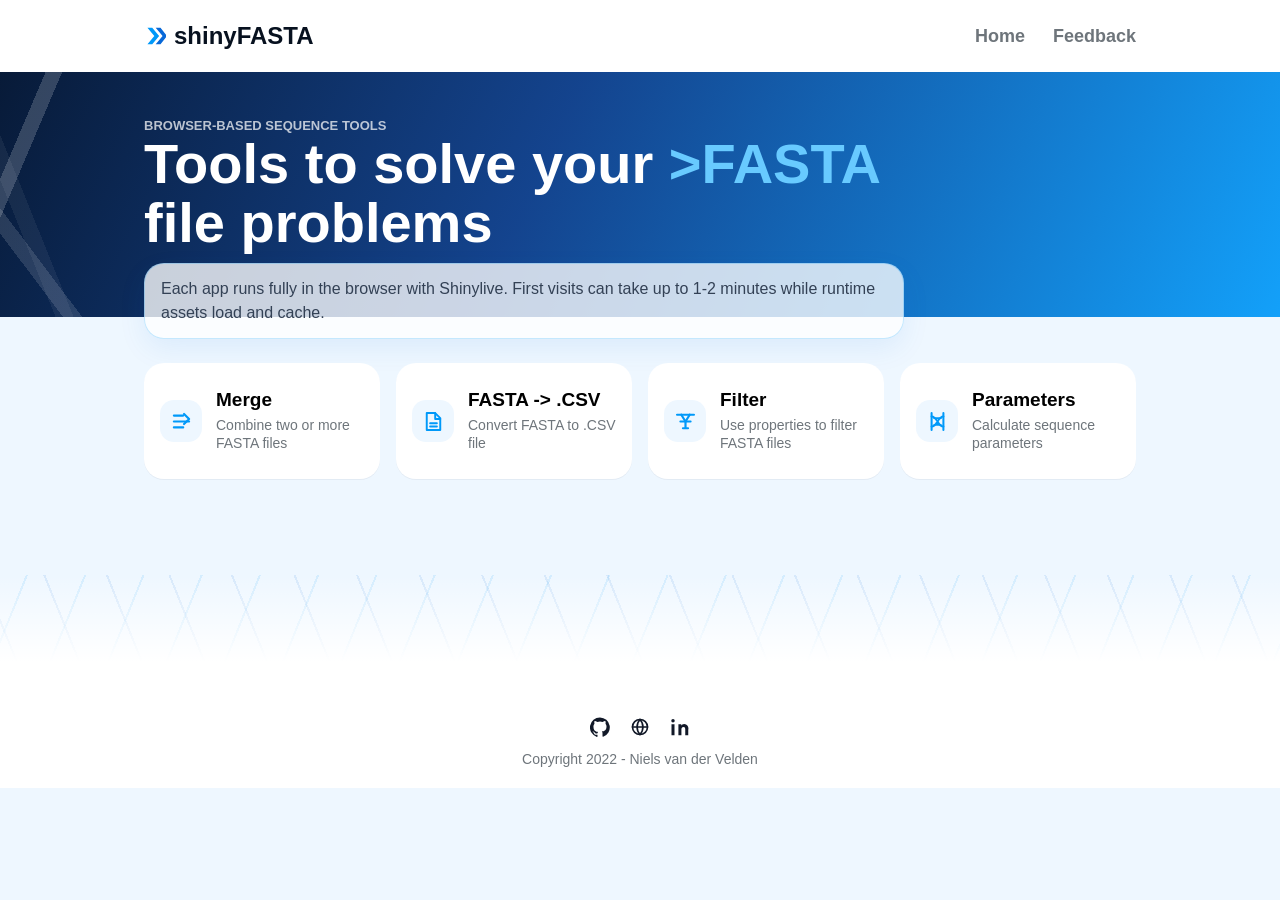
==== dashboard/index.html @ 33210171 "Restyle Shinylive dashboard" ====
<!doctype html>
<html lang="en">
<head>
  <meta charset="utf-8">
  <meta name="viewport" content="width=device-width, initial-scale=1">
  <title>shinyFASTA</title>
  <meta name="description" content="Browser-based FASTA tools powered by Shinylive.">
  <style>
    :root {
      --bg: #eef7ff;
      --ink: #07111f;
      --muted: #6e757b;
      --blue: #0099f9;
      --blue-dark: #0868d8;
      --card: #ffffff;
    }

    * {
      box-sizing: border-box;
    }

    html {
      background: var(--bg);
    }

    body {
      min-height: 100vh;
      margin: 0;
      overflow-x: hidden;
      background: var(--bg);
      color: var(--ink);
      font-family: Inter, Arial, "Helvetica Neue", Helvetica, sans-serif;
      font-size: 16px;
      line-height: 1.5;
    }

    a {
      color: inherit;
      text-decoration: none;
    }

    .navbar {
      background: #fff;
      box-shadow: 0 1px 0 rgba(15, 23, 42, 0.04);
    }

    .nav-inner {
      width: 100%;
      max-width: 1040px;
      margin: 0 auto;
      padding: 18px 24px;
      display: flex;
      align-items: center;
      justify-content: space-between;
      gap: 24px;
    }

    .brand {
      display: flex;
      align-items: center;
      gap: 8px;
      font-size: 24px;
      font-weight: 700;
    }

    .brand-mark {
      width: 22px;
      height: 22px;
      flex: 0 0 auto;
    }

    .nav-links {
      display: flex;
      align-items: center;
      gap: 28px;
      color: var(--muted);
      font-size: 18px;
      font-weight: 700;
    }

    .nav-links a:hover,
    .nav-links a:focus {
      color: #000;
    }

    .hero-art {
      min-height: 245px;
      overflow: hidden;
      background:
        linear-gradient(115deg, rgba(3, 22, 52, 0.98) 0%, rgba(8, 58, 136, 0.95) 42%, rgba(0, 153, 249, 0.92) 100%),
        repeating-linear-gradient(135deg, rgba(255, 255, 255, 0.18) 0 2px, transparent 2px 24px);
      position: relative;
      isolation: isolate;
    }

    .hero-art::before,
    .hero-art::after {
      content: "";
      position: absolute;
      inset: -30% -10%;
      background:
        linear-gradient(120deg, transparent 0 11%, rgba(255, 255, 255, 0.18) 11% 12%, transparent 12% 23%),
        linear-gradient(60deg, transparent 0 15%, rgba(255, 255, 255, 0.13) 15% 16%, transparent 16% 29%);
      transform: rotate(-7deg);
      z-index: -1;
    }

    .hero-art::after {
      opacity: 0.45;
      transform: rotate(8deg) scale(1.1);
    }

    .hero-inner {
      width: 100%;
      max-width: 1040px;
      min-height: 245px;
      margin: 0 auto;
      padding: 34px 24px 42px;
      display: flex;
      align-items: flex-end;
    }

    .hero-label {
      color: rgba(255, 255, 255, 0.72);
      font-size: 13px;
      font-weight: 700;
      text-transform: uppercase;
    }

    .content {
      width: 100%;
      max-width: 1040px;
      margin: -54px auto 0;
      padding: 0 24px 42px;
      position: relative;
      z-index: 1;
    }

    h1 {
      max-width: 760px;
      margin: 0 0 22px;
      color: #fff;
      font-size: clamp(34px, 5vw, 56px);
      line-height: 1.05;
      font-weight: 700;
    }

    .fasta {
      color: #68caff;
    }

    .notice {
      max-width: 760px;
      margin: 0 0 24px;
      padding: 13px 16px;
      border: 1px solid rgba(0, 153, 249, 0.22);
      border-radius: 20px;
      background: rgba(255, 255, 255, 0.78);
      color: #334155;
      box-shadow: 0 10px 28px rgba(8, 104, 216, 0.08);
    }

    .grid {
      display: grid;
      grid-template-columns: repeat(4, minmax(0, 1fr));
      gap: 16px;
      margin: 0;
      padding: 0;
      list-style: none;
    }

    .app-card {
      min-height: 116px;
      display: flex;
      align-items: center;
      gap: 14px;
      padding: 18px 16px;
      border-radius: 20px;
      background: var(--card);
      color: #000;
      box-shadow: 0 1px 0 rgba(15, 23, 42, 0.05);
      transition: box-shadow 160ms ease, transform 160ms ease;
    }

    .app-card > span:last-child {
      min-width: 0;
    }

    .app-card:hover,
    .app-card:focus {
      transform: translateY(-2px);
      box-shadow: 2px 8px 18px rgba(0, 120, 252, 0.15);
      outline: none;
    }

    .icon {
      width: 42px;
      height: 42px;
      flex: 0 0 42px;
      display: grid;
      place-items: center;
      border-radius: 14px;
      background: #eef7ff;
      color: var(--blue);
    }

    .icon svg {
      width: 27px;
      height: 27px;
      display: block;
    }

    .card-title {
      display: block;
      margin: 0 0 4px;
      font-size: 19px;
      line-height: 1.2;
      font-weight: 700;
    }

    .card-text {
      display: block;
      margin: 0;
      color: var(--muted);
      font-size: 14px;
      line-height: 1.35;
    }

    .footer-art {
      margin-top: 54px;
      min-height: 128px;
      background:
        linear-gradient(180deg, rgba(238, 247, 255, 0) 0%, #fff 68%),
        repeating-linear-gradient(112deg, transparent 0 24px, rgba(0, 153, 249, 0.11) 24px 26px, transparent 26px 54px),
        repeating-linear-gradient(68deg, transparent 0 30px, rgba(8, 104, 216, 0.1) 30px 32px, transparent 32px 58px);
    }

    footer {
      padding: 12px 24px 18px;
      background: #fff;
      color: var(--muted);
      text-align: center;
      font-size: 14px;
    }

    .social {
      display: flex;
      justify-content: center;
      gap: 16px;
      margin-bottom: 10px;
    }

    .social a {
      width: 24px;
      height: 24px;
      display: grid;
      place-items: center;
      color: #111827;
    }

    .social svg {
      width: 20px;
      height: 20px;
      display: block;
    }

    @media (max-width: 900px) {
      .grid {
        grid-template-columns: repeat(2, minmax(0, 1fr));
      }

      .content {
        margin-top: -46px;
      }
    }

    @media (max-width: 560px) {
      .nav-inner {
        padding: 16px 18px;
      }

      .brand {
        font-size: 22px;
      }

      .nav-links {
        gap: 18px;
        font-size: 16px;
      }

      .nav-links a[href*="issues"] {
        display: none;
      }

      .hero-art,
      .hero-inner {
        min-height: 225px;
      }

      .hero-inner,
      .content {
        width: 100%;
        max-width: 390px;
        margin-right: 0;
        margin-left: 0;
        padding-right: 18px;
        padding-left: 18px;
      }

      .nav-inner {
        max-width: 390px;
        margin-right: 0;
        margin-left: 0;
      }

      h1 {
        font-size: 34px;
        max-width: 100%;
        overflow-wrap: anywhere;
      }

      .fasta {
        display: block;
      }

      .notice {
        width: 100%;
        max-width: 100%;
        font-size: 15px;
        overflow-wrap: anywhere;
      }

      .grid {
        grid-template-columns: 1fr;
      }

      .notice {
        border-radius: 16px;
      }
    }
  </style>
</head>
<body>
  <header class="navbar">
    <div class="nav-inner">
      <a class="brand" href="./" aria-label="shinyFASTA home">
        <svg class="brand-mark" viewBox="0 0 32 32" aria-hidden="true">
          <path d="M5 4l10 12L5 28h7l10-12L12 4H5z" fill="#0099f9"/>
          <path d="M17 4l10 12-10 12h7l8-10.2v-3.6L24 4h-7z" fill="#0868d8"/>
        </svg>
        <span>shinyFASTA</span>
      </a>
      <nav class="nav-links" aria-label="Main navigation">
        <a href="./">Home</a>
        <a href="https://github.com/nvelden/shinyFASTAapps/issues" target="_blank" rel="noopener">Feedback</a>
      </nav>
    </div>
  </header>

  <section class="hero-art" aria-label="FASTA sequence artwork">
    <div class="hero-inner">
      <div>
        <div class="hero-label">Browser-based sequence tools</div>
        <h1>Tools to solve your <span class="fasta">&gt;FASTA</span> file problems</h1>
      </div>
    </div>
  </section>

  <main class="content">
    <p class="notice">Each app runs fully in the browser with Shinylive. First visits can take up to 1-2 minutes while runtime assets load and cache.</p>

    <ul class="grid" aria-label="FASTA applications">
      <li>
        <a class="app-card" href="./merge_FASTA/">
          <span class="icon" aria-hidden="true">
            <svg viewBox="0 0 32 32" fill="none">
              <path d="M7 9h11M7 16h18M7 23h11" stroke="currentColor" stroke-width="2.6" stroke-linecap="round"/>
              <path d="M19 7l6 6-6 6" stroke="currentColor" stroke-width="2.6" stroke-linecap="round" stroke-linejoin="round"/>
            </svg>
          </span>
          <span>
            <span class="card-title">Merge</span>
            <span class="card-text">Combine two or more FASTA files</span>
          </span>
        </a>
      </li>
      <li>
        <a class="app-card" href="./FASTAtoCSV/">
          <span class="icon" aria-hidden="true">
            <svg viewBox="0 0 32 32" fill="none">
              <path d="M8 6h10l6 6v14H8V6z" stroke="currentColor" stroke-width="2.3" stroke-linejoin="round"/>
              <path d="M18 6v7h6M12 18h8M12 22h8" stroke="currentColor" stroke-width="2.3" stroke-linecap="round" stroke-linejoin="round"/>
            </svg>
          </span>
          <span>
            <span class="card-title">FASTA -&gt; .CSV</span>
            <span class="card-text">Convert FASTA to .CSV file</span>
          </span>
        </a>
      </li>
      <li>
        <a class="app-card" href="./filterFASTA/">
          <span class="icon" aria-hidden="true">
            <svg viewBox="0 0 32 32" fill="none">
              <path d="M6 8h20M10 16h12M13 24h6" stroke="currentColor" stroke-width="2.6" stroke-linecap="round"/>
              <path d="M11 8l5 8v7" stroke="currentColor" stroke-width="2.6" stroke-linecap="round" stroke-linejoin="round"/>
              <path d="M21 8l-5 8" stroke="currentColor" stroke-width="2.6" stroke-linecap="round" stroke-linejoin="round"/>
            </svg>
          </span>
          <span>
            <span class="card-title">Filter</span>
            <span class="card-text">Use properties to filter FASTA files</span>
          </span>
        </a>
      </li>
      <li>
        <a class="app-card" href="./paramFASTA/">
          <span class="icon" aria-hidden="true">
            <svg viewBox="0 0 32 32" fill="none">
              <path d="M9 6v20M23 6v20" stroke="currentColor" stroke-width="2.4" stroke-linecap="round"/>
              <path d="M9 10c7 0 7 12 14 12M23 10c-7 0-7 12-14 12" stroke="currentColor" stroke-width="2.4" stroke-linecap="round"/>
              <path d="M12 12h8M12 20h8" stroke="currentColor" stroke-width="2" stroke-linecap="round"/>
            </svg>
          </span>
          <span>
            <span class="card-title">Parameters</span>
            <span class="card-text">Calculate sequence parameters</span>
          </span>
        </a>
      </li>
    </ul>
  </main>

  <div class="footer-art" aria-hidden="true"></div>
  <footer>
    <div class="social" aria-label="Niels van der Velden links">
      <a href="https://github.com/nvelden" target="_blank" rel="noopener" aria-label="GitHub">
        <svg viewBox="0 0 24 24" aria-hidden="true" fill="currentColor">
          <path d="M12 .5A12 12 0 0 0 8.2 23.9c.6.1.8-.2.8-.6v-2.1c-3.4.7-4.1-1.5-4.1-1.5-.5-1.3-1.3-1.7-1.3-1.7-1.1-.7.1-.7.1-.7 1.2.1 1.8 1.2 1.8 1.2 1.1 1.8 2.8 1.3 3.5 1 .1-.8.4-1.3.8-1.6-2.7-.3-5.6-1.4-5.6-6A4.7 4.7 0 0 1 5.4 8c-.1-.3-.5-1.6.1-3.3 0 0 1-.3 3.4 1.2a11.8 11.8 0 0 1 6.2 0c2.3-1.5 3.3-1.2 3.3-1.2.7 1.7.3 3 .2 3.3a4.7 4.7 0 0 1 1.2 3.3c0 4.7-2.9 5.7-5.6 6 .4.3.8 1 .8 2v3.9c0 .4.2.7.8.6A12 12 0 0 0 12 .5z"/>
        </svg>
      </a>
      <a href="https://www.nielsvandervelden.com" target="_blank" rel="noopener" aria-label="Website">
        <svg viewBox="0 0 24 24" aria-hidden="true" fill="none">
          <path d="M12 21a9 9 0 1 0 0-18 9 9 0 0 0 0 18z" stroke="currentColor" stroke-width="2"/>
          <path d="M3 12h18M12 3c2.4 2.5 3.5 5.5 3.5 9S14.4 18.5 12 21c-2.4-2.5-3.5-5.5-3.5-9S9.6 5.5 12 3z" stroke="currentColor" stroke-width="2" stroke-linecap="round"/>
        </svg>
      </a>
      <a href="http://www.linkedin.com/in/nielsva" target="_blank" rel="noopener" aria-label="LinkedIn">
        <svg viewBox="0 0 24 24" aria-hidden="true" fill="currentColor">
          <path d="M5.4 8.8H1.8V22h3.6V8.8zM3.6 2.5a2.1 2.1 0 1 0 0 4.2 2.1 2.1 0 0 0 0-4.2zM22.2 14.7c0-3.6-1.9-6.2-5.1-6.2-1.8 0-3 .9-3.5 1.8h-.1V8.8h-3.4V22h3.6v-6.5c0-1.7.3-3.4 2.5-3.4 2.1 0 2.1 2 2.1 3.5V22h3.6v-7.3z"/>
        </svg>
      </a>
    </div>
    <div>Copyright 2022 - Niels van der Velden</div>
  </footer>
</body>
</html>
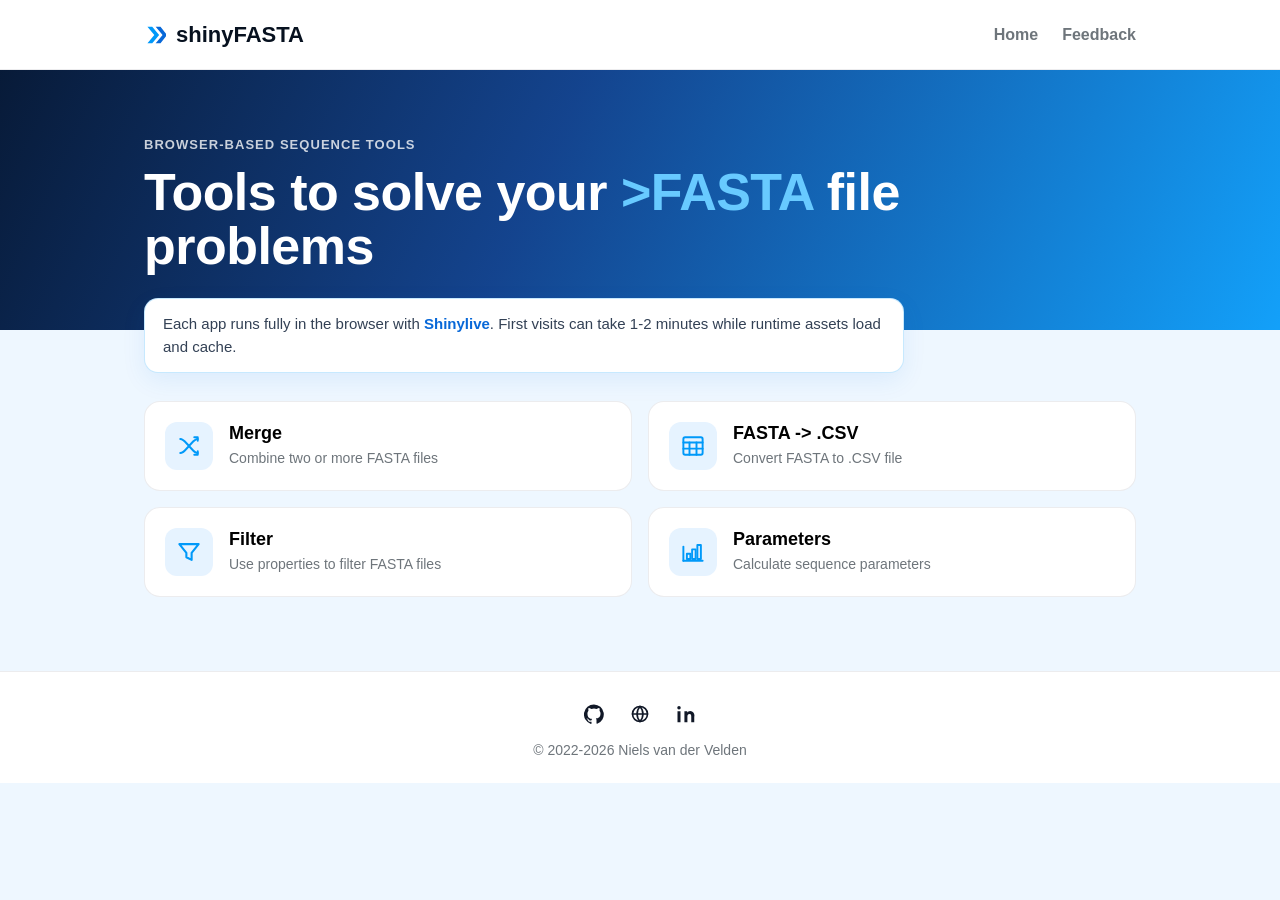
==== commit 20d540a0: "Implement dashboard design handoff" ====
--- a/dashboard/index.html
+++ b/dashboard/index.html
@@ -12,38 +12,32 @@
       --muted: #6e757b;
       --blue: #0099f9;
       --blue-dark: #0868d8;
+      --blue-soft: #e6f3ff;
       --card: #ffffff;
-    }
-
-    * {
-      box-sizing: border-box;
-    }
-
-    html {
-      background: var(--bg);
-    }
+      --line: rgba(15, 23, 42, 0.08);
+    }
+
+    * { box-sizing: border-box; }
+    html, body { background: var(--bg); }
 
     body {
       min-height: 100vh;
       margin: 0;
       overflow-x: hidden;
-      background: var(--bg);
       color: var(--ink);
       font-family: Inter, Arial, "Helvetica Neue", Helvetica, sans-serif;
       font-size: 16px;
       line-height: 1.5;
-    }
-
-    a {
-      color: inherit;
-      text-decoration: none;
-    }
-
+      -webkit-font-smoothing: antialiased;
+    }
+
+    a { color: inherit; text-decoration: none; }
+
+    /* ===== Navbar ===== */
     .navbar {
       background: #fff;
-      box-shadow: 0 1px 0 rgba(15, 23, 42, 0.04);
-    }
-
+      border-bottom: 1px solid var(--line);
+    }
     .nav-inner {
       width: 100%;
       max-width: 1040px;
@@ -54,115 +48,86 @@
       justify-content: space-between;
       gap: 24px;
     }
-
     .brand {
       display: flex;
       align-items: center;
-      gap: 8px;
-      font-size: 24px;
+      gap: 10px;
+      font-size: 22px;
       font-weight: 700;
     }
-
-    .brand-mark {
-      width: 22px;
-      height: 22px;
-      flex: 0 0 auto;
-    }
-
+    .brand-mark { width: 22px; height: 22px; flex: 0 0 auto; }
     .nav-links {
       display: flex;
       align-items: center;
-      gap: 28px;
+      gap: 24px;
       color: var(--muted);
-      font-size: 18px;
-      font-weight: 700;
-    }
-
-    .nav-links a:hover,
-    .nav-links a:focus {
-      color: #000;
-    }
-
+      font-size: 16px;
+      font-weight: 600;
+    }
+    .nav-links a:hover, .nav-links a:focus { color: var(--blue-dark); }
+
+    /* ===== Hero ===== */
     .hero-art {
-      min-height: 245px;
+      min-height: 260px;
       overflow: hidden;
       background:
         linear-gradient(115deg, rgba(3, 22, 52, 0.98) 0%, rgba(8, 58, 136, 0.95) 42%, rgba(0, 153, 249, 0.92) 100%),
         repeating-linear-gradient(135deg, rgba(255, 255, 255, 0.18) 0 2px, transparent 2px 24px);
       position: relative;
-      isolation: isolate;
-    }
-
-    .hero-art::before,
-    .hero-art::after {
-      content: "";
-      position: absolute;
-      inset: -30% -10%;
-      background:
-        linear-gradient(120deg, transparent 0 11%, rgba(255, 255, 255, 0.18) 11% 12%, transparent 12% 23%),
-        linear-gradient(60deg, transparent 0 15%, rgba(255, 255, 255, 0.13) 15% 16%, transparent 16% 29%);
-      transform: rotate(-7deg);
-      z-index: -1;
-    }
-
-    .hero-art::after {
-      opacity: 0.45;
-      transform: rotate(8deg) scale(1.1);
-    }
-
+    }
     .hero-inner {
       width: 100%;
       max-width: 1040px;
-      min-height: 245px;
+      min-height: 260px;
       margin: 0 auto;
-      padding: 34px 24px 42px;
+      padding: 38px 24px 56px;
       display: flex;
       align-items: flex-end;
     }
-
     .hero-label {
-      color: rgba(255, 255, 255, 0.72);
+      color: rgba(255, 255, 255, 0.78);
       font-size: 13px;
       font-weight: 700;
       text-transform: uppercase;
-    }
-
+      letter-spacing: 0.08em;
+      margin-bottom: 10px;
+    }
+    h1 {
+      max-width: 760px;
+      margin: 0;
+      color: #fff;
+      font-size: clamp(34px, 5vw, 52px);
+      line-height: 1.05;
+      font-weight: 700;
+      letter-spacing: -0.01em;
+    }
+    .fasta { color: #68caff; }
+
+    /* ===== Content ===== */
     .content {
       width: 100%;
       max-width: 1040px;
-      margin: -54px auto 0;
+      margin: -32px auto 0;
       padding: 0 24px 42px;
       position: relative;
       z-index: 1;
     }
-
-    h1 {
-      max-width: 760px;
-      margin: 0 0 22px;
-      color: #fff;
-      font-size: clamp(34px, 5vw, 56px);
-      line-height: 1.05;
-      font-weight: 700;
-    }
-
-    .fasta {
-      color: #68caff;
-    }
-
     .notice {
       max-width: 760px;
-      margin: 0 0 24px;
-      padding: 13px 16px;
+      margin: 0 0 28px;
+      padding: 14px 18px;
       border: 1px solid rgba(0, 153, 249, 0.22);
-      border-radius: 20px;
-      background: rgba(255, 255, 255, 0.78);
+      border-radius: 14px;
+      background: #fff;
       color: #334155;
-      box-shadow: 0 10px 28px rgba(8, 104, 216, 0.08);
-    }
+      font-size: 15px;
+      box-shadow: 0 8px 24px rgba(8, 104, 216, 0.08);
+    }
+    .notice strong { color: var(--blue-dark); }
 
     .grid {
       display: grid;
-      grid-template-columns: repeat(4, minmax(0, 1fr));
+      grid-template-columns: repeat(2, minmax(0, 1fr));
       gap: 16px;
       margin: 0;
       padding: 0;
@@ -170,172 +135,117 @@
     }
 
     .app-card {
-      min-height: 116px;
       display: flex;
       align-items: center;
-      gap: 14px;
-      padding: 18px 16px;
-      border-radius: 20px;
+      gap: 16px;
+      padding: 20px;
+      border-radius: 16px;
       background: var(--card);
       color: #000;
-      box-shadow: 0 1px 0 rgba(15, 23, 42, 0.05);
-      transition: box-shadow 160ms ease, transform 160ms ease;
-    }
-
-    .app-card > span:last-child {
-      min-width: 0;
-    }
-
-    .app-card:hover,
-    .app-card:focus {
+      border: 1px solid var(--line);
+      transition: box-shadow 160ms ease, transform 160ms ease, border-color 160ms ease;
+    }
+    .app-card > .text { min-width: 0; flex: 1; }
+
+    .app-card:hover, .app-card:focus {
       transform: translateY(-2px);
-      box-shadow: 2px 8px 18px rgba(0, 120, 252, 0.15);
+      box-shadow: 0 10px 24px rgba(0, 120, 252, 0.14);
+      border-color: rgba(0, 153, 249, 0.35);
       outline: none;
     }
 
     .icon {
-      width: 42px;
-      height: 42px;
-      flex: 0 0 42px;
+      width: 48px;
+      height: 48px;
+      flex: 0 0 48px;
       display: grid;
       place-items: center;
-      border-radius: 14px;
-      background: #eef7ff;
+      border-radius: 12px;
+      background: var(--blue-soft);
       color: var(--blue);
     }
-
-    .icon svg {
-      width: 27px;
-      height: 27px;
-      display: block;
-    }
+    .icon svg { width: 28px; height: 28px; display: block; }
 
     .card-title {
       display: block;
       margin: 0 0 4px;
-      font-size: 19px;
+      font-size: 18px;
       line-height: 1.2;
       font-weight: 700;
     }
-
     .card-text {
       display: block;
       margin: 0;
       color: var(--muted);
       font-size: 14px;
-      line-height: 1.35;
-    }
-
-    .footer-art {
-      margin-top: 54px;
-      min-height: 128px;
-      background:
-        linear-gradient(180deg, rgba(238, 247, 255, 0) 0%, #fff 68%),
-        repeating-linear-gradient(112deg, transparent 0 24px, rgba(0, 153, 249, 0.11) 24px 26px, transparent 26px 54px),
-        repeating-linear-gradient(68deg, transparent 0 30px, rgba(8, 104, 216, 0.1) 30px 32px, transparent 32px 58px);
-    }
-
+      line-height: 1.4;
+    }
+
+    .arrow {
+      color: var(--blue);
+      opacity: 0;
+      transition: opacity 160ms ease, transform 160ms ease;
+      flex: 0 0 auto;
+    }
+    .app-card:hover .arrow {
+      opacity: 1;
+      transform: translateX(2px);
+    }
+
+    /* ===== Footer ===== */
     footer {
-      padding: 12px 24px 18px;
+      margin-top: 32px;
+      padding: 28px 24px 22px;
       background: #fff;
+      border-top: 1px solid var(--line);
       color: var(--muted);
       text-align: center;
       font-size: 14px;
     }
-
     .social {
       display: flex;
       justify-content: center;
-      gap: 16px;
-      margin-bottom: 10px;
-    }
-
+      gap: 18px;
+      margin-bottom: 12px;
+    }
     .social a {
-      width: 24px;
-      height: 24px;
+      width: 28px;
+      height: 28px;
       display: grid;
       place-items: center;
       color: #111827;
-    }
-
-    .social svg {
-      width: 20px;
-      height: 20px;
-      display: block;
-    }
-
-    @media (max-width: 900px) {
-      .grid {
-        grid-template-columns: repeat(2, minmax(0, 1fr));
-      }
-
-      .content {
-        margin-top: -46px;
-      }
-    }
-
-    @media (max-width: 560px) {
-      .nav-inner {
-        padding: 16px 18px;
-      }
-
-      .brand {
-        font-size: 22px;
-      }
-
-      .nav-links {
-        gap: 18px;
-        font-size: 16px;
-      }
-
-      .nav-links a[href*="issues"] {
-        display: none;
-      }
-
-      .hero-art,
-      .hero-inner {
-        min-height: 225px;
-      }
-
-      .hero-inner,
-      .content {
+      border-radius: 6px;
+      transition: color 140ms ease, background 140ms ease;
+    }
+    .social a:hover { color: var(--blue-dark); background: var(--blue-soft); }
+    .social svg { width: 20px; height: 20px; display: block; }
+
+    @media (max-width: 720px) {
+      .grid { grid-template-columns: 1fr; }
+      .hero-inner, .content {
         width: 100%;
         max-width: 390px;
         margin-right: 0;
         margin-left: 0;
+        padding-left: 18px;
         padding-right: 18px;
-        padding-left: 18px;
       }
-
       .nav-inner {
         max-width: 390px;
         margin-right: 0;
         margin-left: 0;
+        padding: 14px 18px;
       }
-
+      .nav-links a[href*="issues"] { display: none; }
       h1 {
-        font-size: 34px;
         max-width: 100%;
         overflow-wrap: anywhere;
       }
-
-      .fasta {
-        display: block;
-      }
-
+      .fasta { display: block; }
       .notice {
         width: 100%;
         max-width: 100%;
-        font-size: 15px;
         overflow-wrap: anywhere;
-      }
-
-      .grid {
-        grid-template-columns: 1fr;
-      }
-
-      .notice {
-        border-radius: 16px;
       }
     }
   </style>
@@ -367,71 +277,79 @@
   </section>
 
   <main class="content">
-    <p class="notice">Each app runs fully in the browser with Shinylive. First visits can take up to 1-2 minutes while runtime assets load and cache.</p>
+    <p class="notice">Each app runs fully in the browser with <strong>Shinylive</strong>. First visits can take 1-2 minutes while runtime assets load and cache.</p>
 
     <ul class="grid" aria-label="FASTA applications">
       <li>
-        <a class="app-card" href="./merge_FASTA/">
+        <a class="app-card" href="./tool.html?app=merge_FASTA">
           <span class="icon" aria-hidden="true">
-            <svg viewBox="0 0 32 32" fill="none">
-              <path d="M7 9h11M7 16h18M7 23h11" stroke="currentColor" stroke-width="2.6" stroke-linecap="round"/>
-              <path d="M19 7l6 6-6 6" stroke="currentColor" stroke-width="2.6" stroke-linecap="round" stroke-linejoin="round"/>
+            <svg viewBox="0 0 32 32" fill="none" stroke="currentColor" stroke-width="2.2" stroke-linecap="round" stroke-linejoin="round">
+              <path d="M6 8c4 0 6 4 10 8s6 8 10 8"/>
+              <path d="M6 24c4 0 6-4 10-8s6-8 10-8"/>
+              <path d="M22 6h4v4"/>
+              <path d="M22 26h4v-4"/>
             </svg>
           </span>
-          <span>
+          <span class="text">
             <span class="card-title">Merge</span>
             <span class="card-text">Combine two or more FASTA files</span>
           </span>
+          <svg class="arrow" viewBox="0 0 24 24" width="18" height="18" fill="none" stroke="currentColor" stroke-width="2.4" stroke-linecap="round" stroke-linejoin="round" aria-hidden="true"><path d="M5 12h14M13 5l7 7-7 7"/></svg>
         </a>
       </li>
       <li>
-        <a class="app-card" href="./FASTAtoCSV/">
+        <a class="app-card" href="./tool.html?app=FASTAtoCSV">
           <span class="icon" aria-hidden="true">
-            <svg viewBox="0 0 32 32" fill="none">
-              <path d="M8 6h10l6 6v14H8V6z" stroke="currentColor" stroke-width="2.3" stroke-linejoin="round"/>
-              <path d="M18 6v7h6M12 18h8M12 22h8" stroke="currentColor" stroke-width="2.3" stroke-linecap="round" stroke-linejoin="round"/>
+            <svg viewBox="0 0 32 32" fill="none" stroke="currentColor" stroke-width="2.2" stroke-linecap="round" stroke-linejoin="round">
+              <rect x="5" y="6" width="22" height="20" rx="2"/>
+              <path d="M5 12h22"/>
+              <path d="M5 19h22"/>
+              <path d="M12 12v14"/>
+              <path d="M20 12v14"/>
             </svg>
           </span>
-          <span>
+          <span class="text">
             <span class="card-title">FASTA -&gt; .CSV</span>
             <span class="card-text">Convert FASTA to .CSV file</span>
           </span>
+          <svg class="arrow" viewBox="0 0 24 24" width="18" height="18" fill="none" stroke="currentColor" stroke-width="2.4" stroke-linecap="round" stroke-linejoin="round" aria-hidden="true"><path d="M5 12h14M13 5l7 7-7 7"/></svg>
         </a>
       </li>
       <li>
-        <a class="app-card" href="./filterFASTA/">
+        <a class="app-card" href="./tool.html?app=filterFASTA">
           <span class="icon" aria-hidden="true">
-            <svg viewBox="0 0 32 32" fill="none">
-              <path d="M6 8h20M10 16h12M13 24h6" stroke="currentColor" stroke-width="2.6" stroke-linecap="round"/>
-              <path d="M11 8l5 8v7" stroke="currentColor" stroke-width="2.6" stroke-linecap="round" stroke-linejoin="round"/>
-              <path d="M21 8l-5 8" stroke="currentColor" stroke-width="2.6" stroke-linecap="round" stroke-linejoin="round"/>
+            <svg viewBox="0 0 32 32" fill="none" stroke="currentColor" stroke-width="2.4" stroke-linecap="round" stroke-linejoin="round">
+              <path d="M5 7h22l-8 10v8l-6-3v-5z"/>
             </svg>
           </span>
-          <span>
+          <span class="text">
             <span class="card-title">Filter</span>
             <span class="card-text">Use properties to filter FASTA files</span>
           </span>
+          <svg class="arrow" viewBox="0 0 24 24" width="18" height="18" fill="none" stroke="currentColor" stroke-width="2.4" stroke-linecap="round" stroke-linejoin="round" aria-hidden="true"><path d="M5 12h14M13 5l7 7-7 7"/></svg>
         </a>
       </li>
       <li>
-        <a class="app-card" href="./paramFASTA/">
+        <a class="app-card" href="./tool.html?app=paramFASTA">
           <span class="icon" aria-hidden="true">
-            <svg viewBox="0 0 32 32" fill="none">
-              <path d="M9 6v20M23 6v20" stroke="currentColor" stroke-width="2.4" stroke-linecap="round"/>
-              <path d="M9 10c7 0 7 12 14 12M23 10c-7 0-7 12-14 12" stroke="currentColor" stroke-width="2.4" stroke-linecap="round"/>
-              <path d="M12 12h8M12 20h8" stroke="currentColor" stroke-width="2" stroke-linecap="round"/>
+            <svg viewBox="0 0 32 32" fill="none" stroke="currentColor" stroke-width="2.2" stroke-linecap="round" stroke-linejoin="round">
+              <path d="M5 26V10"/>
+              <path d="M5 26h22"/>
+              <rect x="9" y="18" width="4" height="6"/>
+              <rect x="15" y="13" width="4" height="11"/>
+              <rect x="21" y="8" width="4" height="16"/>
             </svg>
           </span>
-          <span>
+          <span class="text">
             <span class="card-title">Parameters</span>
             <span class="card-text">Calculate sequence parameters</span>
           </span>
+          <svg class="arrow" viewBox="0 0 24 24" width="18" height="18" fill="none" stroke="currentColor" stroke-width="2.4" stroke-linecap="round" stroke-linejoin="round" aria-hidden="true"><path d="M5 12h14M13 5l7 7-7 7"/></svg>
         </a>
       </li>
     </ul>
   </main>
 
-  <div class="footer-art" aria-hidden="true"></div>
   <footer>
     <div class="social" aria-label="Niels van der Velden links">
       <a href="https://github.com/nvelden" target="_blank" rel="noopener" aria-label="GitHub">
@@ -451,7 +369,7 @@
         </svg>
       </a>
     </div>
-    <div>Copyright 2022 - Niels van der Velden</div>
+    <div>&copy; 2022-2026 Niels van der Velden</div>
   </footer>
 </body>
 </html>
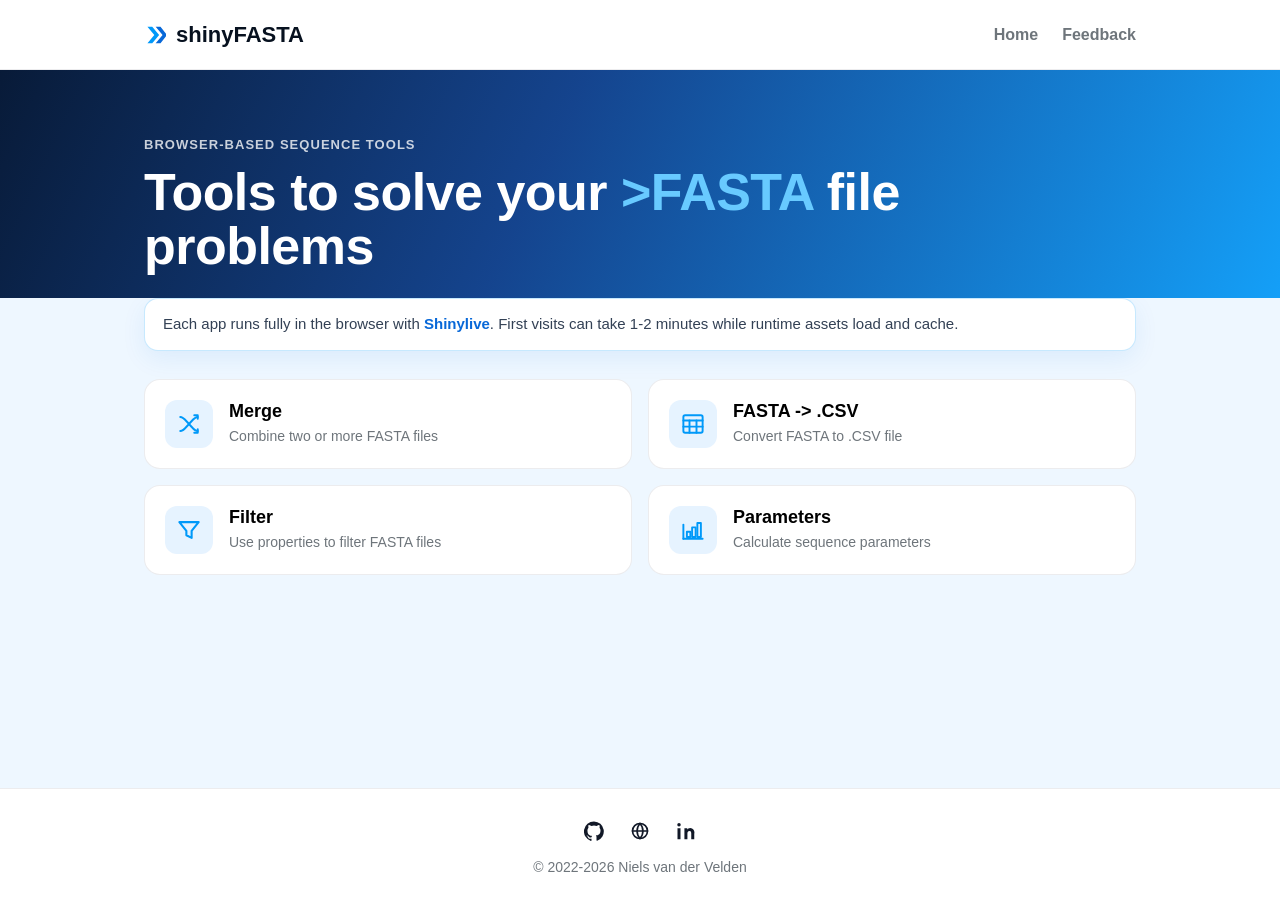
==== commit d1cc1597: "Refine dashboard shell and app styling" ====
--- a/dashboard/index.html
+++ b/dashboard/index.html
@@ -4,7 +4,8 @@
   <meta charset="utf-8">
   <meta name="viewport" content="width=device-width, initial-scale=1">
   <title>shinyFASTA</title>
-  <meta name="description" content="Browser-based FASTA tools powered by Shinylive.">
+  <meta name="description" content="Browser-based FASTA tools.">
+  <link rel="icon" type="image/svg+xml" href='data:image/svg+xml,%3Csvg xmlns="http://www.w3.org/2000/svg" viewBox="0 0 32 32"%3E%3Crect width="32" height="32" rx="7" fill="%23eef7ff"/%3E%3Cpath d="M5 4l10 12L5 28h7l10-12L12 4H5z" fill="%230099f9"/%3E%3Cpath d="M17 4l10 12-10 12h7l8-10.2v-3.6L24 4h-7z" fill="%230868d8"/%3E%3C/svg%3E'>
   <style>
     :root {
       --bg: #eef7ff;
@@ -18,12 +19,19 @@
     }
 
     * { box-sizing: border-box; }
-    html, body { background: var(--bg); }
-
+    html,
     body {
-      min-height: 100vh;
+      min-height: 100%;
+      background: #fff;
+    }
+
+    body {
+      min-height: 100dvh;
       margin: 0;
+      padding-bottom: 112px;
       overflow-x: hidden;
+      display: grid;
+      grid-template-rows: auto auto 1fr auto;
       color: var(--ink);
       font-family: Inter, Arial, "Helvetica Neue", Helvetica, sans-serif;
       font-size: 16px;
@@ -111,9 +119,12 @@
       padding: 0 24px 42px;
       position: relative;
       z-index: 1;
+      background: var(--bg);
+      box-shadow: 0 0 0 100vmax var(--bg);
+      clip-path: inset(0 -100vmax);
     }
     .notice {
-      max-width: 760px;
+      width: 100%;
       margin: 0 0 28px;
       padding: 14px 18px;
       border: 1px solid rgba(0, 153, 249, 0.22);
@@ -194,7 +205,11 @@
 
     /* ===== Footer ===== */
     footer {
-      margin-top: 32px;
+      position: fixed;
+      left: 0;
+      right: 0;
+      bottom: 0;
+      z-index: 10;
       padding: 28px 24px 22px;
       background: #fff;
       border-top: 1px solid var(--line);
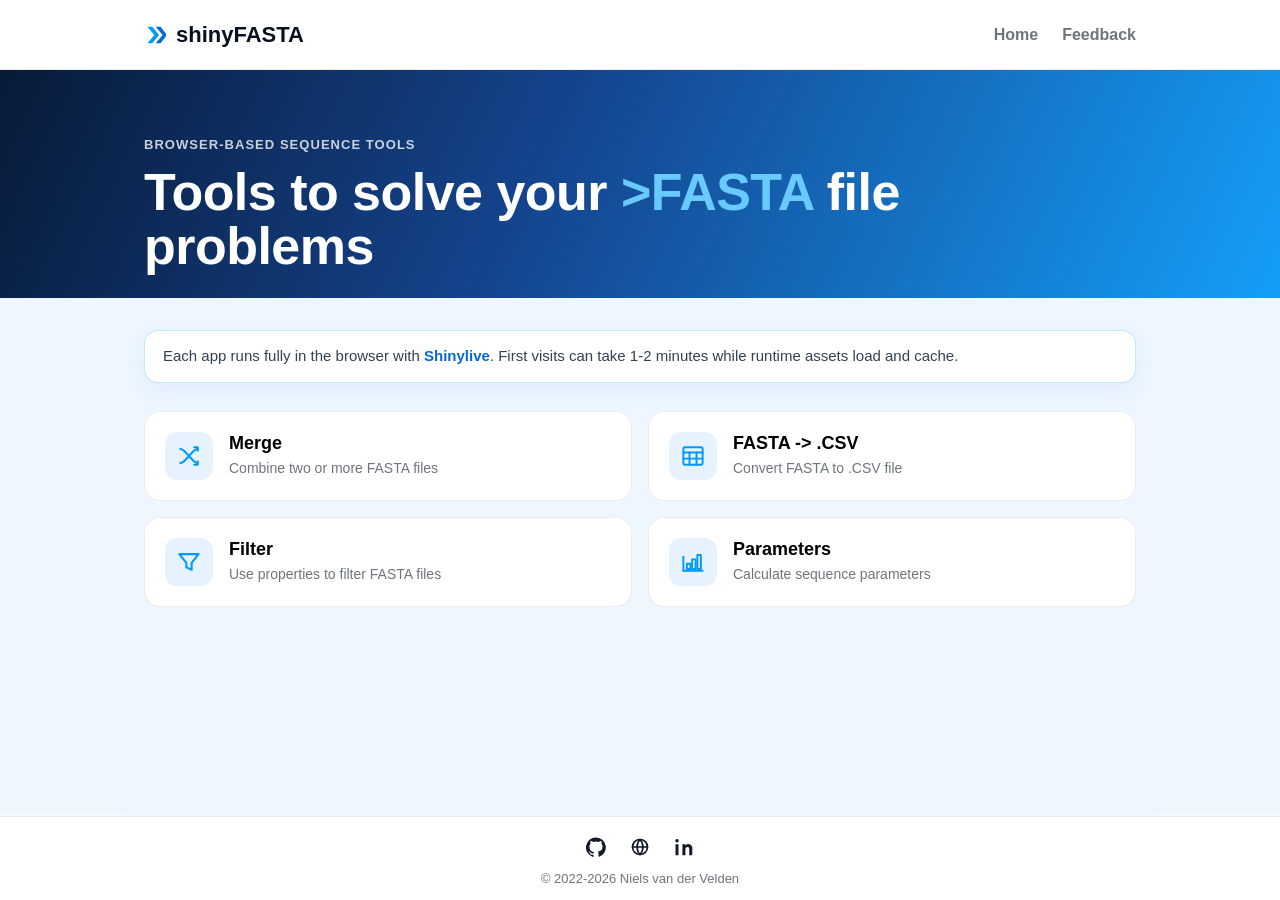
==== commit 3745574e: "Adjust dashboard footer layout" ====
--- a/dashboard/index.html
+++ b/dashboard/index.html
@@ -28,7 +28,6 @@
     body {
       min-height: 100dvh;
       margin: 0;
-      padding-bottom: 112px;
       overflow-x: hidden;
       display: grid;
       grid-template-rows: auto auto 1fr auto;
@@ -116,7 +115,7 @@
       width: 100%;
       max-width: 1040px;
       margin: -32px auto 0;
-      padding: 0 24px 42px;
+      padding: 32px 24px 42px;
       position: relative;
       z-index: 1;
       background: var(--bg);
@@ -205,23 +204,18 @@
 
     /* ===== Footer ===== */
     footer {
-      position: fixed;
-      left: 0;
-      right: 0;
-      bottom: 0;
-      z-index: 10;
-      padding: 28px 24px 22px;
+      padding: 16px 24px 12px;
       background: #fff;
       border-top: 1px solid var(--line);
       color: var(--muted);
       text-align: center;
-      font-size: 14px;
+      font-size: 13px;
     }
     .social {
       display: flex;
       justify-content: center;
-      gap: 18px;
-      margin-bottom: 12px;
+      gap: 16px;
+      margin-bottom: 8px;
     }
     .social a {
       width: 28px;
@@ -238,17 +232,10 @@
     @media (max-width: 720px) {
       .grid { grid-template-columns: 1fr; }
       .hero-inner, .content {
-        width: 100%;
-        max-width: 390px;
-        margin-right: 0;
-        margin-left: 0;
         padding-left: 18px;
         padding-right: 18px;
       }
       .nav-inner {
-        max-width: 390px;
-        margin-right: 0;
-        margin-left: 0;
         padding: 14px 18px;
       }
       .nav-links a[href*="issues"] { display: none; }
